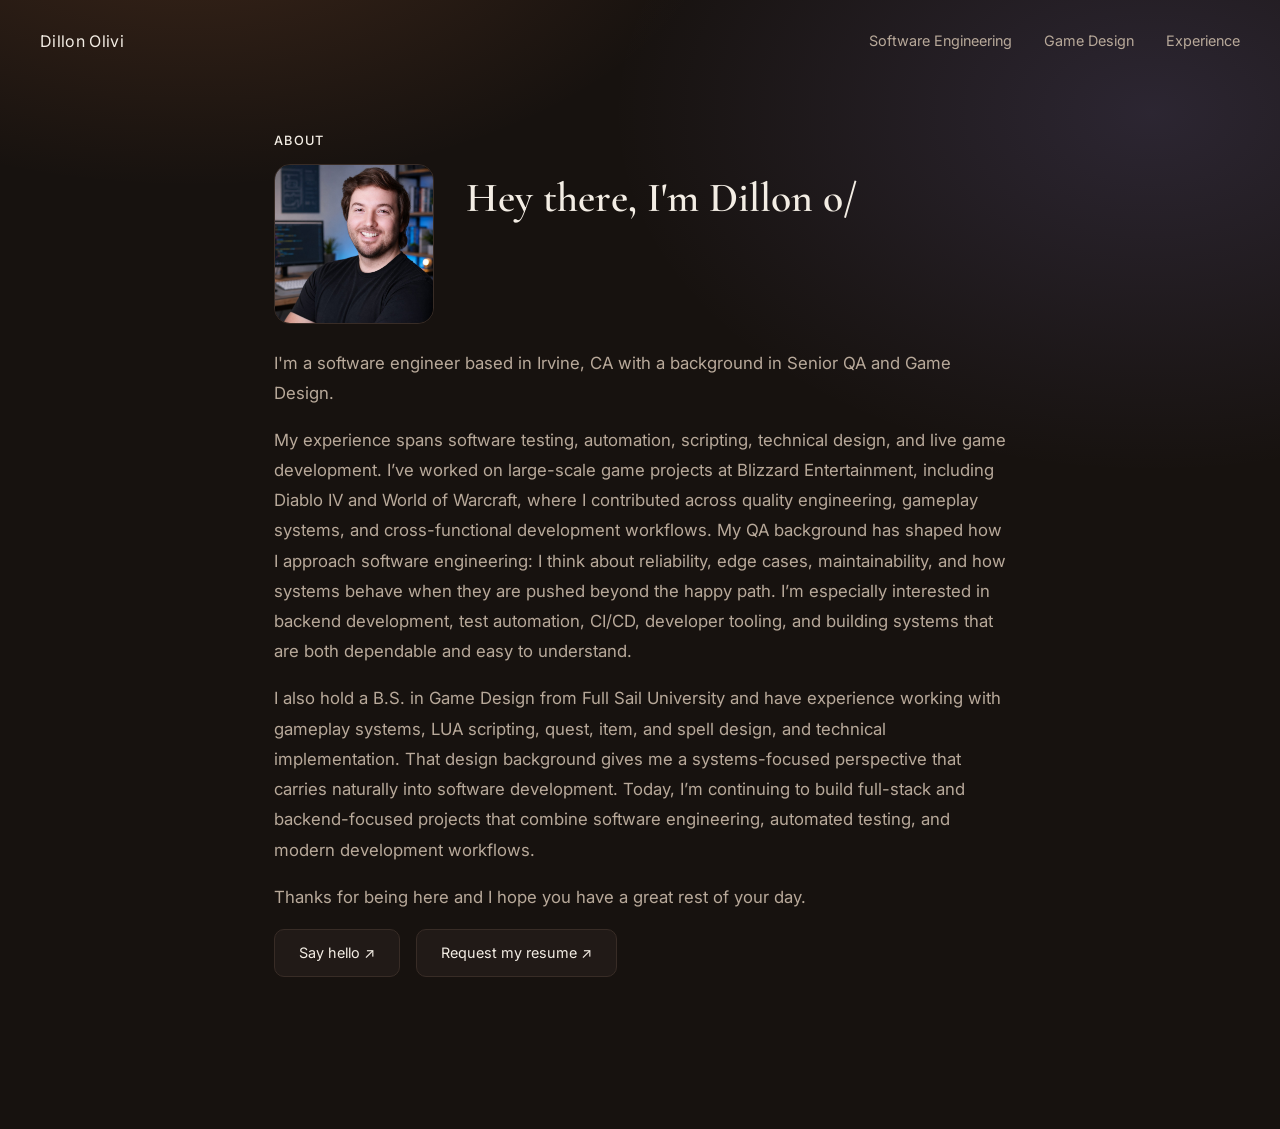
==== about.html @ 13adb8b2 "Update navigation and section headings in about.html" ====
<!DOCTYPE html>
<html lang="en">
<head>
<meta charset="UTF-8">
<meta name="viewport" content="width=device-width, initial-scale=1.0">
<meta name="color-scheme" content="dark">
<title>About — Dillon Olivi</title>
<link rel="preconnect" href="https://fonts.googleapis.com">
<link href="https://fonts.googleapis.com/css2?family=Inter:wght@400;500&family=Cormorant+Garamond:wght@500;600;700&display=swap" rel="stylesheet">
<link rel="stylesheet" href="css/styles.css">
<link rel="stylesheet" href="css/spell-hover.css">
</head>
<body>
<nav class="site-nav">
  <a class="brand" href="index.html">Dillon Olivi</a>
  <div class="links">
    <a href="software-engineering.html">Software Engineering</a>
    <a href="game-design.html">Game Design</a>
    <a href="experience.html">Experience</a>
  </div>
</nav>
<section class="page-content">
  <div class="eyebrow">About</div>
  <div style="display: flex; gap: 2rem; align-items: flex-start; flex-wrap: wrap; margin-bottom: 1.5rem;">
    <div style="width: 160px; height: 160px; border-radius: 16px; border: 1.5px solid var(--border); overflow: hidden; flex-shrink: 0;">
      <img src="assets/dj-photo.jpg" alt="Dillon Olivi" style="width: 100%; height: 100%; object-fit: cover; object-position: 50% 25%;">
    </div>
    <div style="flex: 1; min-width: 240px;">
      <h1 style="margin-top: 0;">Hey there, I'm Dillon o/</h1>
    </div>
  </div>
  <p style="color: var(--text-muted); font-size: 1.05rem; line-height: 1.8;">
    I'm a software engineer based in Irvine, CA with a background in Senior QA and Game Design.
  </p>
  <p style="color: var(--text-muted); font-size: 1.05rem; line-height: 1.8;">
My experience spans software testing, automation, scripting, technical design, and live game development.
I’ve worked on large-scale game projects at Blizzard Entertainment, including Diablo IV and World of Warcraft, where I contributed across quality engineering, gameplay systems, and cross-functional development workflows.
My QA background has shaped how I approach software engineering: I think about reliability, edge cases, maintainability, and how systems behave when they are pushed beyond the happy path.
I’m especially interested in backend development, test automation, CI/CD, developer tooling, and building systems that are both dependable and easy to understand.
  </p>
  <p style="color: var(--text-muted); font-size: 1.05rem; line-height: 1.8;">
I also hold a B.S. in Game Design from Full Sail University and have experience working with gameplay systems, LUA scripting, quest, item, and spell design, and technical implementation.
That design background gives me a systems-focused perspective that carries naturally into software development.
Today, I’m continuing to build full-stack and backend-focused projects that combine software engineering, automated testing, and modern development workflows.
  </p>
  <p style="color: var(--text-muted); font-size: 1.05rem; line-height: 1.8;">
Thanks for being here and I hope you have a great rest of your day.
  </p>
  <div style="display: flex; gap: 1rem; flex-wrap: wrap; margin-top: 1rem;">
    <a class="btn proc-btn" href="mailto:dillonjameso13@gmail.com">Say hello ↗</a>
    <a class="btn proc-btn" href="mailto:dillonjameso13@gmail.com?subject=Resume%20request&body=Hi%20Dillon%2C%0A%0AI'd%20like%20a%20copy%20of%20your%20resume.%20I'm%20specifically%20interested%20in%20your%20software%20engineering%20%2F%20game%20design%20background.%0A%0AThanks%2C">Request my resume ↗</a>
  </div>
</section>
<footer class="site-footer"></footer>
<script src="js/spell-hover.js"></script>
</body>
</html>
---- css/styles.css ----
:root {
  --bg: #17120f;
  --bg-raised: #211a17;
  --text: #f3ede4;
  --text-muted: #b8a99a;
  --accent-swe: #e8834a;
  --accent-swe-soft: #f2a878;
  --accent-design: #9a8de8;
  --accent-design-soft: #bcb2f2;
  --border: #382c26;
}

* { box-sizing: border-box; }

@keyframes ambient-drift {
  0%, 100% { background-position: 15% -10%, 90% 10%; }
  50% { background-position: 25% 5%, 80% 25%; }
}

body {
  margin: 0;
  background-image:
    radial-gradient(ellipse 900px 500px at 15% -10%, rgba(232,131,74,0.18), transparent 60%),
    radial-gradient(ellipse 900px 600px at 90% 10%, rgba(154,141,232,0.16), transparent 60%);
  background-color: var(--bg);
  background-repeat: no-repeat;
  animation: ambient-drift 18s ease-in-out infinite;
  color: var(--text);
  font-family: 'Inter', -apple-system, sans-serif;
  line-height: 1.65;
  min-height: 100vh;
}

@media (prefers-reduced-motion: reduce) {
  body { animation: none; }
}

h1, h2, h3 { font-family: 'Cormorant Garamond', 'Georgia', serif; font-weight: 600; }
nav, .mono { font-family: 'Inter', sans-serif; }

.hero h1 .hero-sub {
  display: block;
  font-family: 'Inter', sans-serif;
  font-size: 1.1rem;
  font-weight: 500;
  letter-spacing: 0.03em;
  color: var(--text-muted);
  -webkit-text-fill-color: var(--text-muted);
  margin-top: 0.75rem;
}

a { color: inherit; text-decoration: none; }

/* Nav */
.site-nav {
  display: flex;
  justify-content: space-between;
  align-items: center;
  padding: 1.75rem 2.5rem;
}

.site-nav .brand {
  font-size: 1rem;
  letter-spacing: 0.02em;
  color: var(--text);
}

.site-nav .links {
  display: flex;
  gap: 2rem;
  font-size: 0.9rem;
}

.site-nav .links a { color: var(--text-muted); transition: color 0.2s; }
.site-nav .links a:hover { color: var(--accent-swe-soft); }

/* Hero */
.hero {
  max-width: 780px;
  margin: 0 auto;
  padding: 5rem 1.5rem 3.5rem;
  text-align: center;
}

.hero h1 {
  font-size: clamp(2.1rem, 5.5vw, 3.4rem);
  font-weight: 500;
  line-height: 1.25;
  margin: 0 0 1rem;
  background: linear-gradient(100deg, var(--accent-swe-soft), var(--text) 40%, var(--accent-design-soft));
  -webkit-background-clip: text;
  background-clip: text;
  color: transparent;
}

.hero p {
  color: var(--text-muted);
  font-size: 1.15rem;
  margin: 0;
}

/* Track cards */
.tracks {
  max-width: 960px;
  margin: 0 auto;
  padding: 0 1.5rem 5rem;
  display: grid;
  grid-template-columns: repeat(auto-fit, minmax(320px, 1fr));
  gap: 1.75rem;
}

.track-card {
  position: relative;
  background: var(--bg-raised);
  border: 1.5px solid var(--border);
  border-radius: 16px;
  padding: 2.25rem;
  overflow: visible;
  transition: transform 0.25s ease, box-shadow 0.25s ease, border-color 0.25s ease;
  cursor: pointer;
  display: block;
}

.track-card:hover {
  transform: translateY(-4px);
}

.track-card.swe { --proc-color: var(--accent-swe); --proc-spark: var(--accent-swe-soft); }
.track-card.design { --proc-color: var(--accent-design); --proc-spark: var(--accent-design-soft); }

.track-card.swe:hover {
  border-color: var(--accent-swe);
  box-shadow: 0 0 0 1px var(--accent-swe), 0 12px 40px -12px rgba(232,131,74,0.45);
}

.track-card.design:hover {
  border-color: var(--accent-design);
  box-shadow: 0 0 0 1px var(--accent-design), 0 12px 40px -12px rgba(154,141,232,0.45);
}

.track-card .eyebrow {
  font-size: 0.8rem;
  letter-spacing: 0.1em;
  text-transform: uppercase;
  margin-bottom: 0.75rem;
  font-weight: 500;
}

.track-card.swe .eyebrow { color: var(--accent-swe-soft); }
.track-card.design .eyebrow { color: var(--accent-design-soft); }

.track-card h2 {
  font-size: 1.6rem;
  font-weight: 500;
  margin: 0 0 0.75rem;
  line-height: 1.35;
}

.track-card p {
  color: var(--text-muted);
  font-size: 0.95rem;
  margin: 0 0 1.5rem;
}

.track-card .tags {
  display: flex;
  gap: 0.5rem;
  flex-wrap: wrap;
}

.track-card .tags span {
  font-size: 0.78rem;
  padding: 0.3rem 0.75rem;
  border-radius: 20px;
  border: 1px solid var(--border);
  color: var(--text-muted);
}

/* Generic page sections (used on inner pages) */
.page-content {
  max-width: 780px;
  margin: 0 auto;
  padding: 3rem 1.5rem 5rem;
}

.page-content h1 {
  font-size: clamp(1.9rem, 4.5vw, 2.6rem);
  margin: 0 0 0.5rem;
}

.page-content .eyebrow {
  font-size: 0.8rem;
  letter-spacing: 0.1em;
  text-transform: uppercase;
  font-weight: 500;
  margin-bottom: 0.75rem;
}

.page-swe .eyebrow, .page-swe .accent { color: var(--accent-swe-soft); }
.page-design .eyebrow, .page-design .accent { color: var(--accent-design-soft); }

.project-card {
  position: relative;
  background: var(--bg-raised);
  border: 1.5px solid var(--border);
  border-radius: 14px;
  padding: 1.75rem;
  margin-bottom: 1.25rem;
  transition: box-shadow 0.25s ease, border-color 0.25s ease, transform 0.2s ease;
}

.project-card:hover { transform: translateY(-2px); }

.page-swe .project-card:hover {
  border-color: var(--accent-swe);
  box-shadow: 0 0 0 1px var(--accent-swe), 0 10px 30px -12px rgba(232,131,74,0.4);
}

.page-design .project-card:hover {
  border-color: var(--accent-design);
  box-shadow: 0 0 0 1px var(--accent-design), 0 10px 30px -12px rgba(154,141,232,0.4);
}

.project-card h3 { font-size: 1.25rem; margin: 0 0 0.5rem; }
.project-card p { color: var(--text-muted); margin: 0 0 0.75rem; font-size: 0.95rem; }

.project-media {
  width: 100%;
  border-radius: 10px;
  border: 1.5px solid var(--border);
  margin-bottom: 1rem;
  display: block;
  overflow: hidden;
}

.project-media video, .project-media img { width: 100%; display: block; }

.project-gallery {
  display: grid;
  grid-template-columns: repeat(auto-fit, minmax(140px, 1fr));
  gap: 8px;
  margin-bottom: 1rem;
}

.project-gallery img {
  width: 100%;
  aspect-ratio: 16/10;
  object-fit: cover;
  border-radius: 8px;
  border: 1.5px solid var(--border);
}

.logo-badge {
  height: 28px;
  width: auto;
  vertical-align: middle;
  border-radius: 4px;
  margin-left: 0.5rem;
}
.skill-tags span {
  font-size: 0.78rem;
  padding: 0.3rem 0.75rem;
  border-radius: 20px;
  border: 1px solid var(--border);
  color: var(--text-muted);
}

.btn {
  display: inline-block;
  padding: 0.7rem 1.5rem;
  border-radius: 10px;
  border: 1.5px solid var(--border);
  background: var(--bg-raised);
  color: var(--text);
  font-size: 0.9rem;
  transition: border-color 0.2s, transform 0.2s;
}
.btn:hover { transform: translateY(-2px); }
.page-swe .btn:hover { border-color: var(--accent-swe); }
.page-design .btn:hover { border-color: var(--accent-design); }

/* Footer */
.site-footer {
  padding: 2rem 2.5rem 2.5rem;
  text-align: center;
}

.site-footer .credit {
  color: var(--text-muted);
  font-size: 0.72rem;
  opacity: 0.65;
}

.site-footer .credit a { border-bottom: 1px dotted var(--text-muted); }
.site-footer .credit a:hover { opacity: 1; color: var(--text); }

/* Focus visibility */
a:focus-visible, .track-card:focus-visible {
  outline: 2px solid var(--text);
  outline-offset: 2px;
}
---- css/spell-hover.css ----
/* ============================================================
   Spell-proc button hover glow
   Paste this into Squarespace: Design > Custom CSS
   ============================================================

   Usage: add the class "proc-btn" to any button or link.
   Squarespace button blocks: select the block, open the
   "Custom CSS class" field (under Design in the block editor)
   and type: proc-btn

   Color: change --proc-color to retheme per section, e.g.
   amber/fire for the Game Design track, blue/arcane for
   Software Engineering. Just override it on a parent wrapper:

     .sqs-block[data-section="design"] { --proc-color: #EF9F27; }
     .sqs-block[data-section="swe"]    { --proc-color: #378ADD; }
*/

.proc-btn {
  --proc-color: #EF9F27;
  --proc-spark: #FAC775;
  position: relative;
  overflow: visible !important;
}

.proc-btn::before {
  content: '';
  position: absolute;
  inset: -3px;
  border-radius: inherit;
  border: 2px solid transparent;
  opacity: 0;
  pointer-events: none;
  transition: opacity 0.25s ease;
}

.proc-btn:hover::before,
.proc-btn:focus-visible::before {
  opacity: 1;
  border-color: var(--proc-color);
  animation: proc-pulse 1.1s ease-in-out infinite;
}

@keyframes proc-pulse {
  0%, 100% { opacity: 0.5; box-shadow: 0 0 4px var(--proc-color); }
  50%      { opacity: 1;   box-shadow: 0 0 10px var(--proc-color); }
}

.proc-btn .proc-spark {
  position: absolute;
  bottom: 0;
  width: 4px;
  height: 4px;
  border-radius: 50%;
  background: var(--proc-spark);
  opacity: 0;
  pointer-events: none;
}

.proc-btn:hover .proc-spark,
.proc-btn:focus-visible .proc-spark {
  animation: proc-spark 0.9s ease-out infinite;
}

@keyframes proc-spark {
  0%   { transform: translateY(0) scale(1); opacity: 1; }
  100% { transform: translateY(-16px) scale(0); opacity: 0; }
}

/* Respect users who've asked for less motion */
@media (prefers-reduced-motion: reduce) {
  .proc-btn::before,
  .proc-btn .proc-spark {
    animation: none !important;
  }
  .proc-btn:hover::before,
  .proc-btn:focus-visible::before {
    opacity: 1;
    box-shadow: 0 0 6px var(--proc-color);
  }
}
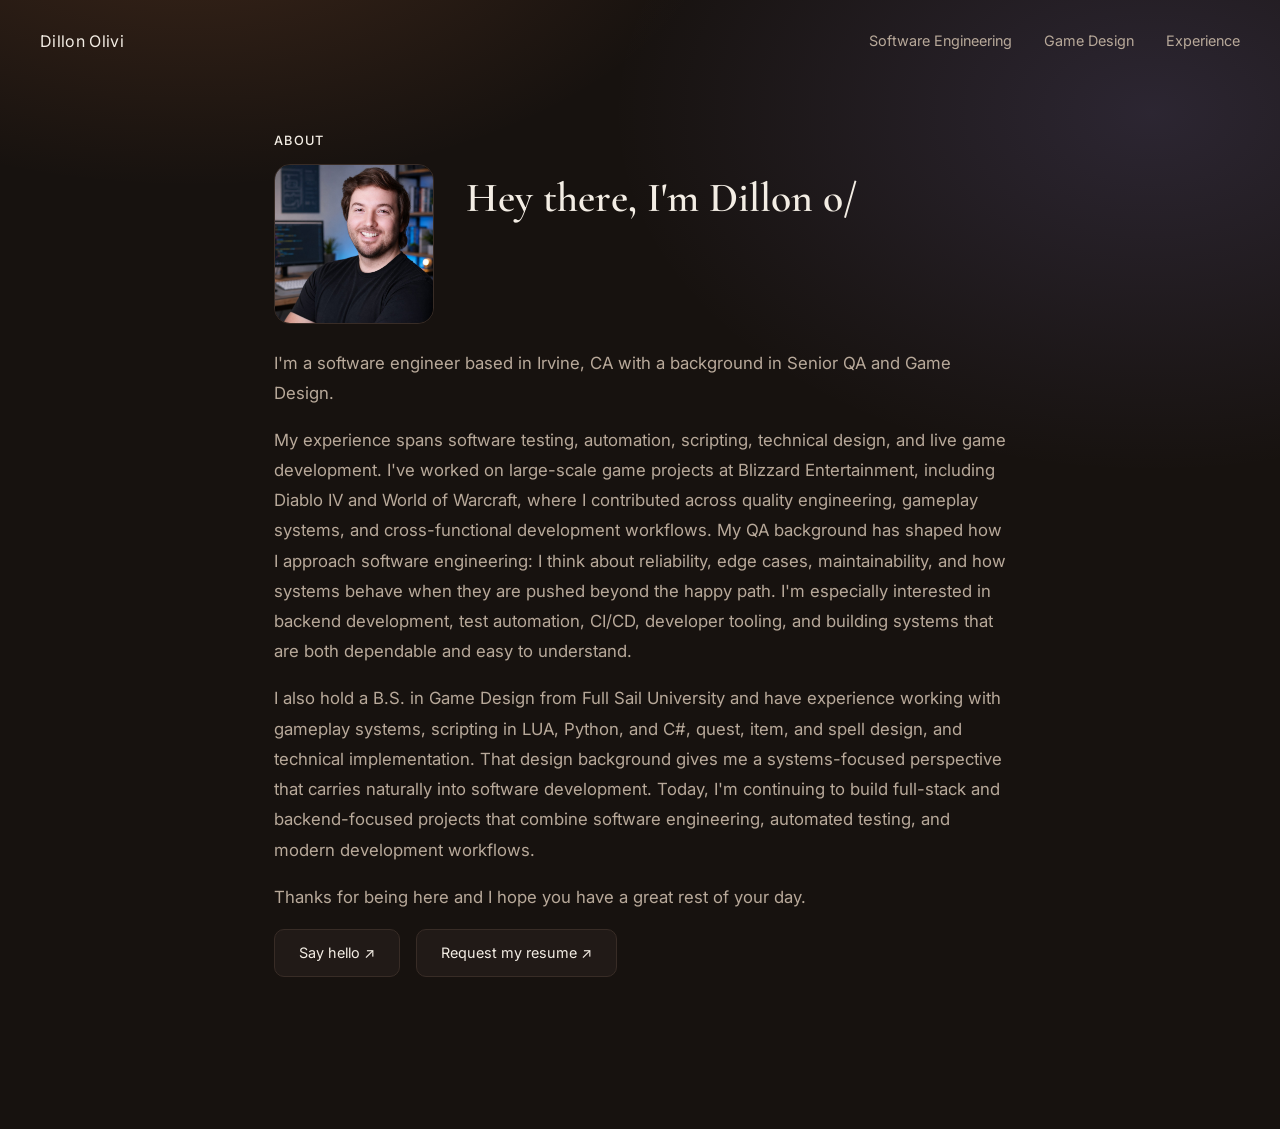
==== commit a57960f0: "Revise about section for clarity and detail Updated the text to correct formatting and added details" ====
--- a/about.html
+++ b/about.html
@@ -32,16 +32,16 @@
   <p style="color: var(--text-muted); font-size: 1.05rem; line-height: 1.8;">
     I'm a software engineer based in Irvine, CA with a background in Senior QA and Game Design.
   </p>
-  <p style="color: var(--text-muted); font-size: 1.05rem; line-height: 1.8;">
+   <p style="color: var(--text-muted); font-size: 1.05rem; line-height: 1.8;">
 My experience spans software testing, automation, scripting, technical design, and live game development.
-I’ve worked on large-scale game projects at Blizzard Entertainment, including Diablo IV and World of Warcraft, where I contributed across quality engineering, gameplay systems, and cross-functional development workflows.
+I've worked on large-scale game projects at Blizzard Entertainment, including Diablo IV and World of Warcraft, where I contributed across quality engineering, gameplay systems, and cross-functional development workflows.
 My QA background has shaped how I approach software engineering: I think about reliability, edge cases, maintainability, and how systems behave when they are pushed beyond the happy path.
-I’m especially interested in backend development, test automation, CI/CD, developer tooling, and building systems that are both dependable and easy to understand.
+I'm especially interested in backend development, test automation, CI/CD, developer tooling, and building systems that are both dependable and easy to understand.
   </p>
   <p style="color: var(--text-muted); font-size: 1.05rem; line-height: 1.8;">
-I also hold a B.S. in Game Design from Full Sail University and have experience working with gameplay systems, LUA scripting, quest, item, and spell design, and technical implementation.
+I also hold a B.S. in Game Design from Full Sail University and have experience working with gameplay systems, scripting in LUA, Python, and C#, quest, item, and spell design, and technical implementation.
 That design background gives me a systems-focused perspective that carries naturally into software development.
-Today, I’m continuing to build full-stack and backend-focused projects that combine software engineering, automated testing, and modern development workflows.
+Today, I'm continuing to build full-stack and backend-focused projects that combine software engineering, automated testing, and modern development workflows.
   </p>
   <p style="color: var(--text-muted); font-size: 1.05rem; line-height: 1.8;">
 Thanks for being here and I hope you have a great rest of your day.
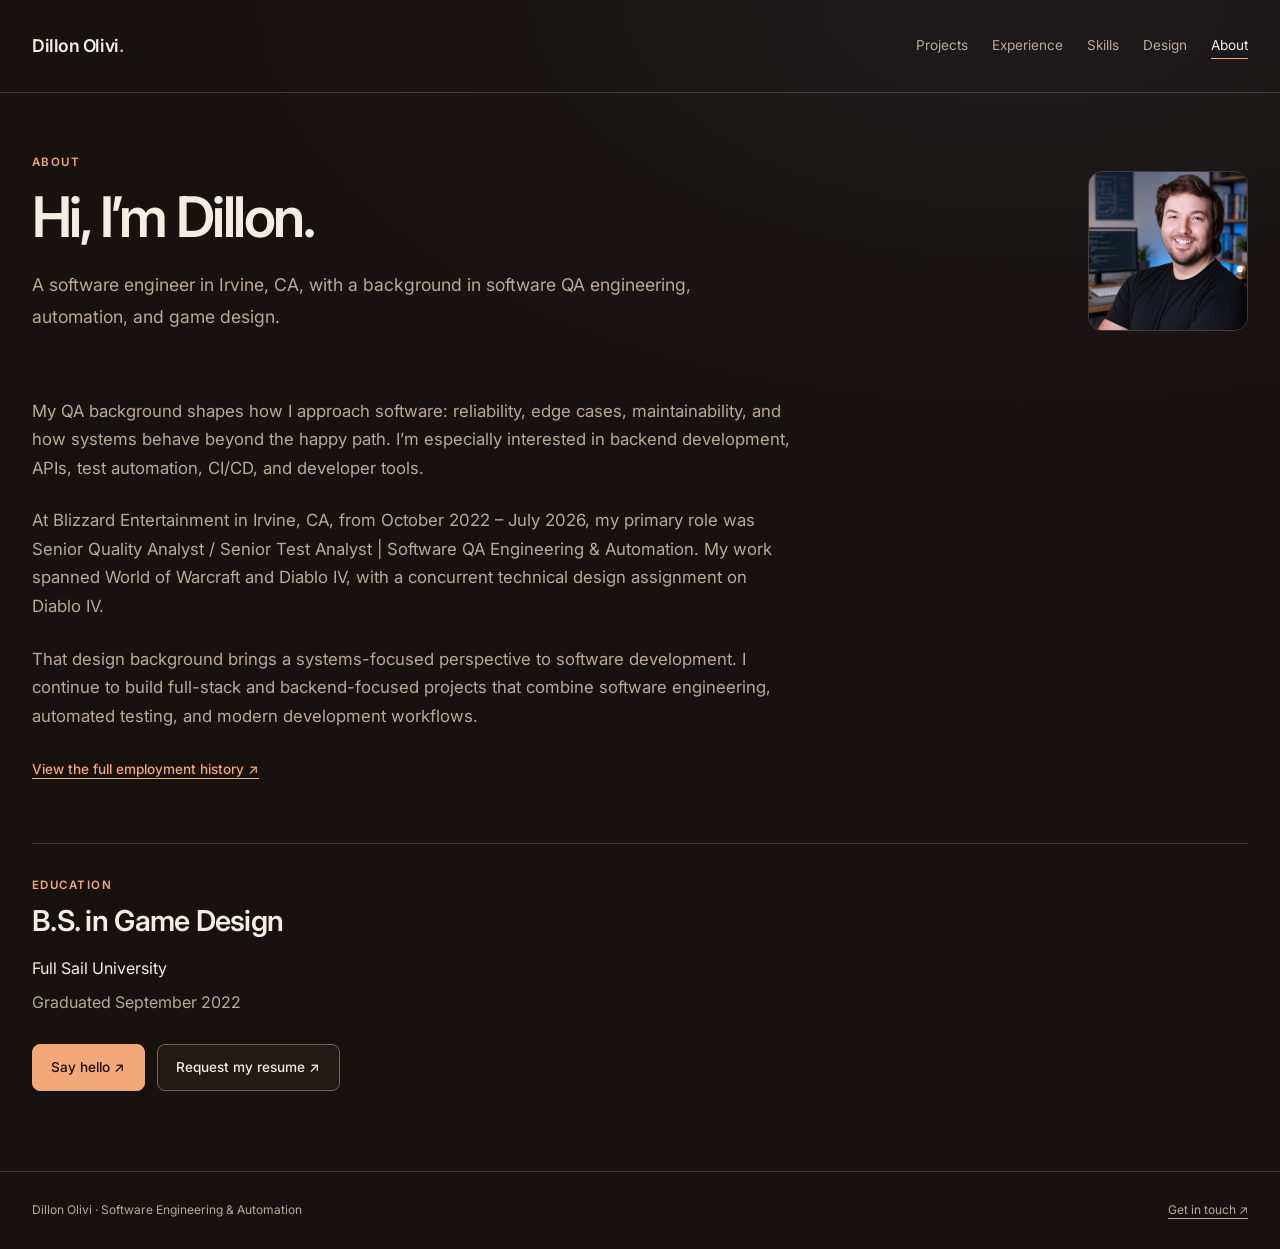
==== commit 21077902: "anti-cheat: fix red-team findings, harden streaming/race/CSRF checks" ====
--- a/about.html
+++ b/about.html
@@ -5,53 +5,35 @@
 <meta name="viewport" content="width=device-width, initial-scale=1.0">
 <meta name="color-scheme" content="dark">
 <title>About — Dillon Olivi</title>
+<meta name="description" content="Dillon Olivi is a software engineer in Irvine, CA, focused on backend development, developer tools, and automation.">
 <link rel="preconnect" href="https://fonts.googleapis.com">
-<link href="https://fonts.googleapis.com/css2?family=Inter:wght@400;500&family=Cormorant+Garamond:wght@500;600;700&display=swap" rel="stylesheet">
+<link rel="preconnect" href="https://fonts.gstatic.com" crossorigin>
+<link href="https://fonts.googleapis.com/css2?family=Inter:wght@400;500;600;700&amp;family=Cormorant+Garamond:wght@500;600;700&amp;display=swap" rel="stylesheet">
 <link rel="stylesheet" href="css/styles.css">
-<link rel="stylesheet" href="css/spell-hover.css">
 </head>
-<body>
-<nav class="site-nav">
-  <a class="brand" href="index.html">Dillon Olivi</a>
-  <div class="links">
-    <a href="software-engineering.html">Software Engineering</a>
-    <a href="game-design.html">Game Design</a>
-    <a href="experience.html">Experience</a>
-  </div>
+<body class="page-swe">
+<a class="skip-link" href="#main">Skip to content</a>
+<nav class="site-nav" aria-label="Main navigation">
+<a class="brand" href="index.html">Dillon Olivi<span class="brand-dot" aria-hidden="true">.</span></a>
+<div class="links">
+<a href="software-engineering.html">Projects</a>
+<a href="experience.html">Experience</a>
+<a href="software-engineering.html#skills">Skills</a>
+<a href="game-design.html">Design</a>
+<a href="about.html" aria-current="page">About</a>
+</div>
 </nav>
-<section class="page-content">
-  <div class="eyebrow">About</div>
-  <div style="display: flex; gap: 2rem; align-items: flex-start; flex-wrap: wrap; margin-bottom: 1.5rem;">
-    <div style="width: 160px; height: 160px; border-radius: 16px; border: 1.5px solid var(--border); overflow: hidden; flex-shrink: 0;">
-      <img src="assets/dj-photo.jpg" alt="Dillon Olivi" style="width: 100%; height: 100%; object-fit: cover; object-position: 50% 25%;">
-    </div>
-    <div style="flex: 1; min-width: 240px;">
-      <h1 style="margin-top: 0;">Hey there, I'm Dillon o/</h1>
-    </div>
-  </div>
-  <p style="color: var(--text-muted); font-size: 1.05rem; line-height: 1.8;">
-    I'm a software engineer based in Irvine, CA with a background in Senior QA and Game Design.
-  </p>
-   <p style="color: var(--text-muted); font-size: 1.05rem; line-height: 1.8;">
-My experience spans software testing, automation, scripting, technical design, and live game development.
-I've worked on large-scale game projects at Blizzard Entertainment, including Diablo IV and World of Warcraft, where I contributed across quality engineering, gameplay systems, and cross-functional development workflows.
-My QA background has shaped how I approach software engineering: I think about reliability, edge cases, maintainability, and how systems behave when they are pushed beyond the happy path.
-I'm especially interested in backend development, test automation, CI/CD, developer tooling, and building systems that are both dependable and easy to understand.
-  </p>
-  <p style="color: var(--text-muted); font-size: 1.05rem; line-height: 1.8;">
-I also hold a B.S. in Game Design from Full Sail University and have experience working with gameplay systems, scripting in LUA, Python, and C#, quest, item, and spell design, and technical implementation.
-That design background gives me a systems-focused perspective that carries naturally into software development.
-Today, I'm continuing to build full-stack and backend-focused projects that combine software engineering, automated testing, and modern development workflows.
-  </p>
-  <p style="color: var(--text-muted); font-size: 1.05rem; line-height: 1.8;">
-Thanks for being here and I hope you have a great rest of your day.
-  </p>
-  <div style="display: flex; gap: 1rem; flex-wrap: wrap; margin-top: 1rem;">
-    <a class="btn proc-btn" href="mailto:dillonjameso13@gmail.com">Say hello ↗</a>
-    <a class="btn proc-btn" href="mailto:dillonjameso13@gmail.com?subject=Resume%20request&body=Hi%20Dillon%2C%0A%0AI'd%20like%20a%20copy%20of%20your%20resume.%20I'm%20specifically%20interested%20in%20your%20software%20engineering%20%2F%20game%20design%20background.%0A%0AThanks%2C">Request my resume ↗</a>
-  </div>
-</section>
-<footer class="site-footer"></footer>
-<script src="js/spell-hover.js"></script>
+<main id="main" class="page-content" tabindex="-1">
+
+<header class="page-header about-header"><div><p class="eyebrow">About</p><h1>Hi, I’m Dillon.</h1><p class="lead">A software engineer in Irvine, CA, with a background in software QA engineering, automation, and game design.</p></div><img class="portrait" src="assets/dj-photo.jpg" alt="Dillon Olivi" width="160" height="160"></header>
+<div class="prose"><p>My QA background shapes how I approach software: reliability, edge cases, maintainability, and how systems behave beyond the happy path. I’m especially interested in backend development, APIs, test automation, CI/CD, and developer tools.</p>
+<p>At Blizzard Entertainment in Irvine, CA, from October 2022 – July 2026, my primary role was Senior Quality Analyst / Senior Test Analyst | Software QA Engineering &amp; Automation. My work spanned World of Warcraft and Diablo IV, with a concurrent technical design assignment on Diablo IV.</p>
+<p>That design background brings a systems-focused perspective to software development. I continue to build full-stack and backend-focused projects that combine software engineering, automated testing, and modern development workflows.</p>
+<a class="text-link" href="experience.html">View the full employment history ↗</a></div>
+<section class="section education"><p class="eyebrow">Education</p><h2>B.S. in Game Design</h2><p>Full Sail University</p><p class="muted">Graduated September 2022</p></section>
+<div class="actions"><a class="btn btn-primary" href="mailto:dillonjameso13@gmail.com">Say hello ↗</a><a class="btn" href="mailto:dillonjameso13@gmail.com?subject=Resume%20request&amp;body=Hi%20Dillon%2C%0A%0AI'd%20like%20a%20copy%20of%20your%20resume.%20I'm%20specifically%20interested%20in%20your%20software%20engineering%20%2F%20game%20design%20background.%0A%0AThanks%2C">Request my resume ↗</a></div>
+
+</main>
+<footer class="site-footer"><p>Dillon Olivi · Software Engineering &amp; Automation</p><a href="mailto:dillonjameso13@gmail.com">Get in touch ↗</a></footer>
 </body>
 </html>
--- a/css/styles.css
+++ b/css/styles.css
@@ -7,295 +7,129 @@
   --accent-swe-soft: #f2a878;
   --accent-design: #9a8de8;
   --accent-design-soft: #bcb2f2;
-  --border: #382c26;
+  --border: #493b33;
+  --radius: 14px;
+}
+* { box-sizing: border-box; }
+body { margin: 0; background: var(--bg); color: var(--text); font-family: 'Inter', -apple-system, BlinkMacSystemFont, 'Segoe UI', sans-serif; line-height: 1.7; }
+body::before { content: ''; position: absolute; inset: 0 0 auto; height: 540px; background: radial-gradient(ellipse at 80% 0%, rgba(154,141,232,.06), transparent 65%); pointer-events: none; z-index: -1; }
+h1, h2, h3, p { margin-top: 0; }
+h1 { font-size: clamp(2.2rem, 5vw, 3.5rem); line-height: 1.13; letter-spacing: -.045em; font-weight: 600; margin-bottom: 1.25rem; max-width: 850px; }
+h2 { font-size: clamp(1.4rem, 2.5vw, 1.8rem); line-height: 1.3; letter-spacing: -.025em; font-weight: 600; margin-bottom: 1rem; }
+h3 { font-size: 1.1rem; line-height: 1.5; font-weight: 600; }
+p { margin-bottom: 1rem; }
+a { color: inherit; text-decoration: none; }
+img, video { max-width: 100%; }
+button { font: inherit; }
+:where(a, button):focus-visible { outline: 2px solid var(--accent-swe-soft); outline-offset: 5px; }
+.page-design :where(a, button):focus-visible { outline-color: var(--accent-design-soft); }
+main:focus { outline: none; }
+.skip-link { position: absolute; top: .5rem; left: 1rem; transform: translateY(-200%); background: var(--text); color: var(--bg); padding: .7rem 1rem; z-index: 10; }
+.skip-link:focus { transform: none; }
+.site-nav, .page-content, .site-footer { width: min(1560px, 100%); margin-inline: auto; padding-inline: 2rem; }
+.site-nav { display: flex; justify-content: space-between; align-items: center; gap: 1.5rem; padding-block: 1.5rem; border-bottom: 1px solid var(--border); }
+.brand { font-size: 1.1rem; font-weight: 600; white-space: nowrap; letter-spacing: -.025em; }
+.brand-dot { color: var(--accent-swe-soft); }
+.links { display: flex; flex-wrap: wrap; gap: .25rem 1.5rem; }
+.links a { display: inline-flex; align-items: center; min-height: 44px; font-size: .85rem; color: var(--text-muted); }
+.links a:hover, .links a[aria-current] { color: var(--text); }
+.links a[aria-current] { text-decoration: underline; text-decoration-color: var(--accent-swe-soft); text-underline-offset: 8px; }
+.page-content { padding-block: 3.75rem 5rem; }
+.page-header { margin-bottom: 3rem; }
+.eyebrow { font-size: .72rem; text-transform: uppercase; letter-spacing: .13em; font-weight: 600; color: var(--accent-swe-soft); margin-bottom: .85rem; }
+.page-design .eyebrow, .page-design .accent { color: var(--accent-design-soft); }
+.lead { max-width: 710px; color: var(--text-muted); font-size: 1.1rem; line-height: 1.8; }
+.hero { padding-block: .75rem 1rem; }
+.hero h1 { font-size: clamp(2.5rem, 5.5vw, 4.4rem); }
+.hero h1 span { color: var(--accent-swe-soft); }
+.hero-note { font-size: .8rem; color: var(--text-muted); margin-top: 1.75rem; }
+.actions { display: flex; flex-wrap: wrap; gap: .75rem; margin-top: 1.75rem; }
+.btn { display: inline-flex; align-items: center; justify-content: center; gap: .5rem; min-height: 46px; padding: .7rem 1.15rem; border: 1px solid #796457; border-radius: 8px; color: var(--text); background: var(--bg-raised); font-size: .85rem; font-weight: 500; transition: background-color .15s, border-color .15s; }
+.btn:hover { border-color: var(--accent-swe-soft); background: #30251f; }
+.btn-primary { background: var(--accent-swe-soft); border-color: var(--accent-swe-soft); color: var(--bg); }
+.btn-primary:hover { background: #f6bb96; }
+.page-design .btn:hover { border-color: var(--accent-design-soft); }
+.text-link { display: inline-block; color: var(--accent-swe-soft); font-size: .85rem; font-weight: 500; text-decoration: underline; text-underline-offset: 4px; text-decoration-thickness: 1px; }
+.text-link:hover { color: var(--text); }
+.page-design .text-link { color: var(--accent-design-soft); }
+.section { margin-top: 3.75rem; }
+.section-heading { display: flex; justify-content: space-between; align-items: baseline; gap: 1rem; margin-bottom: 1.5rem; }
+.section-heading h2, .section-heading p { margin-bottom: .35rem; }
+.muted { color: var(--text-muted); }
+.section-heading .muted { font-size: .8rem; }
+.project-grid { display: grid; grid-template-columns: repeat(2, minmax(0, 1fr)); gap: 1.5rem; }
+.project-card { min-width: 0; background: var(--bg-raised); border: 1px solid var(--border); border-radius: var(--radius); padding: 1.75rem; margin-bottom: 1.5rem; }
+.project-card h2, .project-card h3 { font-size: 1.3rem; margin-bottom: .75rem; }
+.project-card p { color: var(--text-muted); font-size: .95rem; }
+.project-card .eyebrow { font-size: .7rem; color: var(--accent-swe-soft); }
+.engineering-card { padding: 0; margin: 0; overflow: hidden; display: flex; flex-direction: column; transition: border-color .15s; }
+.engineering-card:hover { border-color: #796457; }
+.engineering-card .project-media { border: 0; border-bottom: 1px solid var(--border); border-radius: 0; margin: 0; }
+.engineering-card .project-media img { aspect-ratio: 16/9; object-fit: cover; object-position: top; }
+.project-body { padding: 1.5rem; display: flex; flex-direction: column; align-items: flex-start; flex: 1; }
+.project-body > p:not(.eyebrow) { flex: 1; }
+.project-body .text-link { margin-top: 1.5rem; }
+.project-media { display: block; width: 100%; overflow: hidden; border: 1px solid var(--border); border-radius: 10px; margin-bottom: 1.25rem; }
+.project-media video, .project-media img { display: block; width: 100%; height: auto; }
+.project-media video { aspect-ratio: 16/9; object-fit: contain; background: #100d0b; }
+.skill-tags { display: flex; flex-wrap: wrap; gap: .5rem; }
+.skill-tags span { font-size: .75rem; padding: .25rem .65rem; border-radius: 6px; border: 1px solid var(--border); color: var(--text-muted); }
+.skills-grid { display: grid; grid-template-columns: 1fr 1fr 1.25fr; gap: 2rem; padding-block: 1.5rem; border-top: 1px solid var(--border); }
+.skills-grid h3 { font-size: .95rem; }
+.background-strip { display: grid; grid-template-columns: 1fr 1fr; gap: 2.5rem; padding-block: 2rem; border-block: 1px solid var(--border); }
+.background-strip p { color: var(--text-muted); }
+.background-strip .eyebrow { color: var(--accent-swe-soft); }
+.design-feature { display: grid; grid-template-columns: 1.2fr 1fr; gap: 3rem; align-items: center; }
+.design-feature p { color: var(--text-muted); }
+.design-feature .eyebrow, .design-feature .text-link { color: var(--accent-design-soft); }
+.design-feature .project-media { margin: 0; }
+.experience-entry { border: 1px solid var(--border); border-radius: var(--radius); background: var(--bg-raised); padding: clamp(1.25rem, 4vw, 2.5rem); }
+.experience-header { padding-bottom: 1.5rem; }
+.experience-header h2 { font-size: 1.8rem; }
+.role-title { max-width: 740px; font-size: 1.05rem; margin-bottom: 0; }
+.experience-area { border-top: 1px solid var(--border); padding-top: 1.75rem; margin-top: 1rem; }
+.experience-area h3 { max-width: 750px; margin-bottom: 1rem; }
+.experience-area ul { color: var(--text-muted); padding-left: 1.25rem; max-width: 860px; font-size: .95rem; }
+.experience-area li { padding-left: .3rem; margin-bottom: .8rem; }
+.experience-area li::marker { color: var(--accent-swe-soft); }
+.assignment-dates { color: var(--accent-swe-soft); font-size: .85rem; }
+.education { border-top: 1px solid var(--border); padding-top: 2rem; }
+.education p { margin-bottom: .4rem; }
+.about-header { display: grid; grid-template-columns: 1fr 160px; gap: 3rem; align-items: center; }
+.portrait { border-radius: var(--radius); object-fit: cover; object-position: 50% 25%; border: 1px solid var(--border); }
+.prose { max-width: 760px; color: var(--text-muted); font-size: 1.05rem; }
+.prose p { margin-bottom: 1.5rem; }
+
+.page-design h1 { font-family: 'Cormorant Garamond', Georgia, serif; letter-spacing: -.02em; }
+.page-design .project-card .accent { color: var(--accent-design-soft); }
+.project-gallery, .media-pair { display: grid; grid-template-columns: repeat(auto-fit, minmax(min(180px, 100%), 1fr)); gap: .5rem; margin-bottom: 1.25rem; }
+.project-gallery img { width: 100%; aspect-ratio: 16/10; object-fit: cover; border-radius: 8px; }
+.quest-case-study .case-study-disclaimer { margin-bottom: 0; }
+.card-action { margin-top: 1.5rem; }
+small { font-size: .8rem; }
+.site-footer { display: flex; justify-content: space-between; gap: 1rem; padding-block: 1.75rem; border-top: 1px solid var(--border); color: var(--text-muted); font-size: .75rem; }
+.site-footer p { margin: 0; }
+.site-footer a { text-decoration: underline; text-underline-offset: 4px; }
+@media (max-width: 760px) {
+  .site-nav { align-items: flex-start; flex-direction: column; gap: .4rem; }
+  .links { width: 100%; justify-content: space-between; gap: .25rem .75rem; }
+  .page-content { padding-block: 2.5rem 3.5rem; }
+  .project-grid, .skills-grid, .background-strip, .design-feature { grid-template-columns: 1fr; }
+  .section { margin-top: 2.75rem; }
+  .background-strip, .design-feature { gap: 1.25rem; }
+  .section-heading { flex-wrap: wrap; }
+  .about-header { grid-template-columns: 1fr; gap: 1rem; }
+  .portrait { width: 120px; height: 120px; }
+}
+@media (max-width: 420px) {
+  .site-nav, .page-content, .site-footer { padding-inline: 1.25rem; }
+  .links a { font-size: .78rem; }
+  .project-card { padding: 1.25rem; }
+  .engineering-card { padding: 0; }
+  .project-body { padding: 1.25rem; }
+  .site-footer { flex-direction: column; }
+}
+@media (prefers-reduced-motion: reduce) {
+  *, *::before, *::after { animation: none !important; transition: none !important; scroll-behavior: auto !important; }
 }
 
-* { box-sizing: border-box; }
-
-@keyframes ambient-drift {
-  0%, 100% { background-position: 15% -10%, 90% 10%; }
-  50% { background-position: 25% 5%, 80% 25%; }
-}
-
-body {
-  margin: 0;
-  background-image:
-    radial-gradient(ellipse 900px 500px at 15% -10%, rgba(232,131,74,0.18), transparent 60%),
-    radial-gradient(ellipse 900px 600px at 90% 10%, rgba(154,141,232,0.16), transparent 60%);
-  background-color: var(--bg);
-  background-repeat: no-repeat;
-  animation: ambient-drift 18s ease-in-out infinite;
-  color: var(--text);
-  font-family: 'Inter', -apple-system, sans-serif;
-  line-height: 1.65;
-  min-height: 100vh;
-}
-
-@media (prefers-reduced-motion: reduce) {
-  body { animation: none; }
-}
-
-h1, h2, h3 { font-family: 'Cormorant Garamond', 'Georgia', serif; font-weight: 600; }
-nav, .mono { font-family: 'Inter', sans-serif; }
-
-.hero h1 .hero-sub {
-  display: block;
-  font-family: 'Inter', sans-serif;
-  font-size: 1.1rem;
-  font-weight: 500;
-  letter-spacing: 0.03em;
-  color: var(--text-muted);
-  -webkit-text-fill-color: var(--text-muted);
-  margin-top: 0.75rem;
-}
-
-a { color: inherit; text-decoration: none; }
-
-/* Nav */
-.site-nav {
-  display: flex;
-  justify-content: space-between;
-  align-items: center;
-  padding: 1.75rem 2.5rem;
-}
-
-.site-nav .brand {
-  font-size: 1rem;
-  letter-spacing: 0.02em;
-  color: var(--text);
-}
-
-.site-nav .links {
-  display: flex;
-  gap: 2rem;
-  font-size: 0.9rem;
-}
-
-.site-nav .links a { color: var(--text-muted); transition: color 0.2s; }
-.site-nav .links a:hover { color: var(--accent-swe-soft); }
-
-/* Hero */
-.hero {
-  max-width: 780px;
-  margin: 0 auto;
-  padding: 5rem 1.5rem 3.5rem;
-  text-align: center;
-}
-
-.hero h1 {
-  font-size: clamp(2.1rem, 5.5vw, 3.4rem);
-  font-weight: 500;
-  line-height: 1.25;
-  margin: 0 0 1rem;
-  background: linear-gradient(100deg, var(--accent-swe-soft), var(--text) 40%, var(--accent-design-soft));
-  -webkit-background-clip: text;
-  background-clip: text;
-  color: transparent;
-}
-
-.hero p {
-  color: var(--text-muted);
-  font-size: 1.15rem;
-  margin: 0;
-}
-
-/* Track cards */
-.tracks {
-  max-width: 960px;
-  margin: 0 auto;
-  padding: 0 1.5rem 5rem;
-  display: grid;
-  grid-template-columns: repeat(auto-fit, minmax(320px, 1fr));
-  gap: 1.75rem;
-}
-
-.track-card {
-  position: relative;
-  background: var(--bg-raised);
-  border: 1.5px solid var(--border);
-  border-radius: 16px;
-  padding: 2.25rem;
-  overflow: visible;
-  transition: transform 0.25s ease, box-shadow 0.25s ease, border-color 0.25s ease;
-  cursor: pointer;
-  display: block;
-}
-
-.track-card:hover {
-  transform: translateY(-4px);
-}
-
-.track-card.swe { --proc-color: var(--accent-swe); --proc-spark: var(--accent-swe-soft); }
-.track-card.design { --proc-color: var(--accent-design); --proc-spark: var(--accent-design-soft); }
-
-.track-card.swe:hover {
-  border-color: var(--accent-swe);
-  box-shadow: 0 0 0 1px var(--accent-swe), 0 12px 40px -12px rgba(232,131,74,0.45);
-}
-
-.track-card.design:hover {
-  border-color: var(--accent-design);
-  box-shadow: 0 0 0 1px var(--accent-design), 0 12px 40px -12px rgba(154,141,232,0.45);
-}
-
-.track-card .eyebrow {
-  font-size: 0.8rem;
-  letter-spacing: 0.1em;
-  text-transform: uppercase;
-  margin-bottom: 0.75rem;
-  font-weight: 500;
-}
-
-.track-card.swe .eyebrow { color: var(--accent-swe-soft); }
-.track-card.design .eyebrow { color: var(--accent-design-soft); }
-
-.track-card h2 {
-  font-size: 1.6rem;
-  font-weight: 500;
-  margin: 0 0 0.75rem;
-  line-height: 1.35;
-}
-
-.track-card p {
-  color: var(--text-muted);
-  font-size: 0.95rem;
-  margin: 0 0 1.5rem;
-}
-
-.track-card .tags {
-  display: flex;
-  gap: 0.5rem;
-  flex-wrap: wrap;
-}
-
-.track-card .tags span {
-  font-size: 0.78rem;
-  padding: 0.3rem 0.75rem;
-  border-radius: 20px;
-  border: 1px solid var(--border);
-  color: var(--text-muted);
-}
-
-/* Generic page sections (used on inner pages) */
-.page-content {
-  max-width: 780px;
-  margin: 0 auto;
-  padding: 3rem 1.5rem 5rem;
-}
-
-.page-content h1 {
-  font-size: clamp(1.9rem, 4.5vw, 2.6rem);
-  margin: 0 0 0.5rem;
-}
-
-.page-content .eyebrow {
-  font-size: 0.8rem;
-  letter-spacing: 0.1em;
-  text-transform: uppercase;
-  font-weight: 500;
-  margin-bottom: 0.75rem;
-}
-
-.page-swe .eyebrow, .page-swe .accent { color: var(--accent-swe-soft); }
-.page-design .eyebrow, .page-design .accent { color: var(--accent-design-soft); }
-
-.project-card {
-  position: relative;
-  background: var(--bg-raised);
-  border: 1.5px solid var(--border);
-  border-radius: 14px;
-  padding: 1.75rem;
-  margin-bottom: 1.25rem;
-  transition: box-shadow 0.25s ease, border-color 0.25s ease, transform 0.2s ease;
-}
-
-.project-card:hover { transform: translateY(-2px); }
-
-.page-swe .project-card:hover {
-  border-color: var(--accent-swe);
-  box-shadow: 0 0 0 1px var(--accent-swe), 0 10px 30px -12px rgba(232,131,74,0.4);
-}
-
-.page-design .project-card:hover {
-  border-color: var(--accent-design);
-  box-shadow: 0 0 0 1px var(--accent-design), 0 10px 30px -12px rgba(154,141,232,0.4);
-}
-
-.project-card h3 { font-size: 1.25rem; margin: 0 0 0.5rem; }
-.project-card p { color: var(--text-muted); margin: 0 0 0.75rem; font-size: 0.95rem; }
-
-.project-media {
-  width: 100%;
-  border-radius: 10px;
-  border: 1.5px solid var(--border);
-  margin-bottom: 1rem;
-  display: block;
-  overflow: hidden;
-}
-
-.project-media video, .project-media img { width: 100%; display: block; }
-
-.project-gallery {
-  display: grid;
-  grid-template-columns: repeat(auto-fit, minmax(140px, 1fr));
-  gap: 8px;
-  margin-bottom: 1rem;
-}
-
-.project-gallery img {
-  width: 100%;
-  aspect-ratio: 16/10;
-  object-fit: cover;
-  border-radius: 8px;
-  border: 1.5px solid var(--border);
-}
-
-.logo-badge {
-  height: 28px;
-  width: auto;
-  vertical-align: middle;
-  border-radius: 4px;
-  margin-left: 0.5rem;
-}
-.skill-tags span {
-  font-size: 0.78rem;
-  padding: 0.3rem 0.75rem;
-  border-radius: 20px;
-  border: 1px solid var(--border);
-  color: var(--text-muted);
-}
-
-.btn {
-  display: inline-block;
-  padding: 0.7rem 1.5rem;
-  border-radius: 10px;
-  border: 1.5px solid var(--border);
-  background: var(--bg-raised);
-  color: var(--text);
-  font-size: 0.9rem;
-  transition: border-color 0.2s, transform 0.2s;
-}
-.btn:hover { transform: translateY(-2px); }
-.page-swe .btn:hover { border-color: var(--accent-swe); }
-.page-design .btn:hover { border-color: var(--accent-design); }
-
-/* Footer */
-.site-footer {
-  padding: 2rem 2.5rem 2.5rem;
-  text-align: center;
-}
-
-.site-footer .credit {
-  color: var(--text-muted);
-  font-size: 0.72rem;
-  opacity: 0.65;
-}
-
-.site-footer .credit a { border-bottom: 1px dotted var(--text-muted); }
-.site-footer .credit a:hover { opacity: 1; color: var(--text); }
-
-/* Focus visibility */
-a:focus-visible, .track-card:focus-visible {
-  outline: 2px solid var(--text);
-  outline-offset: 2px;
-}
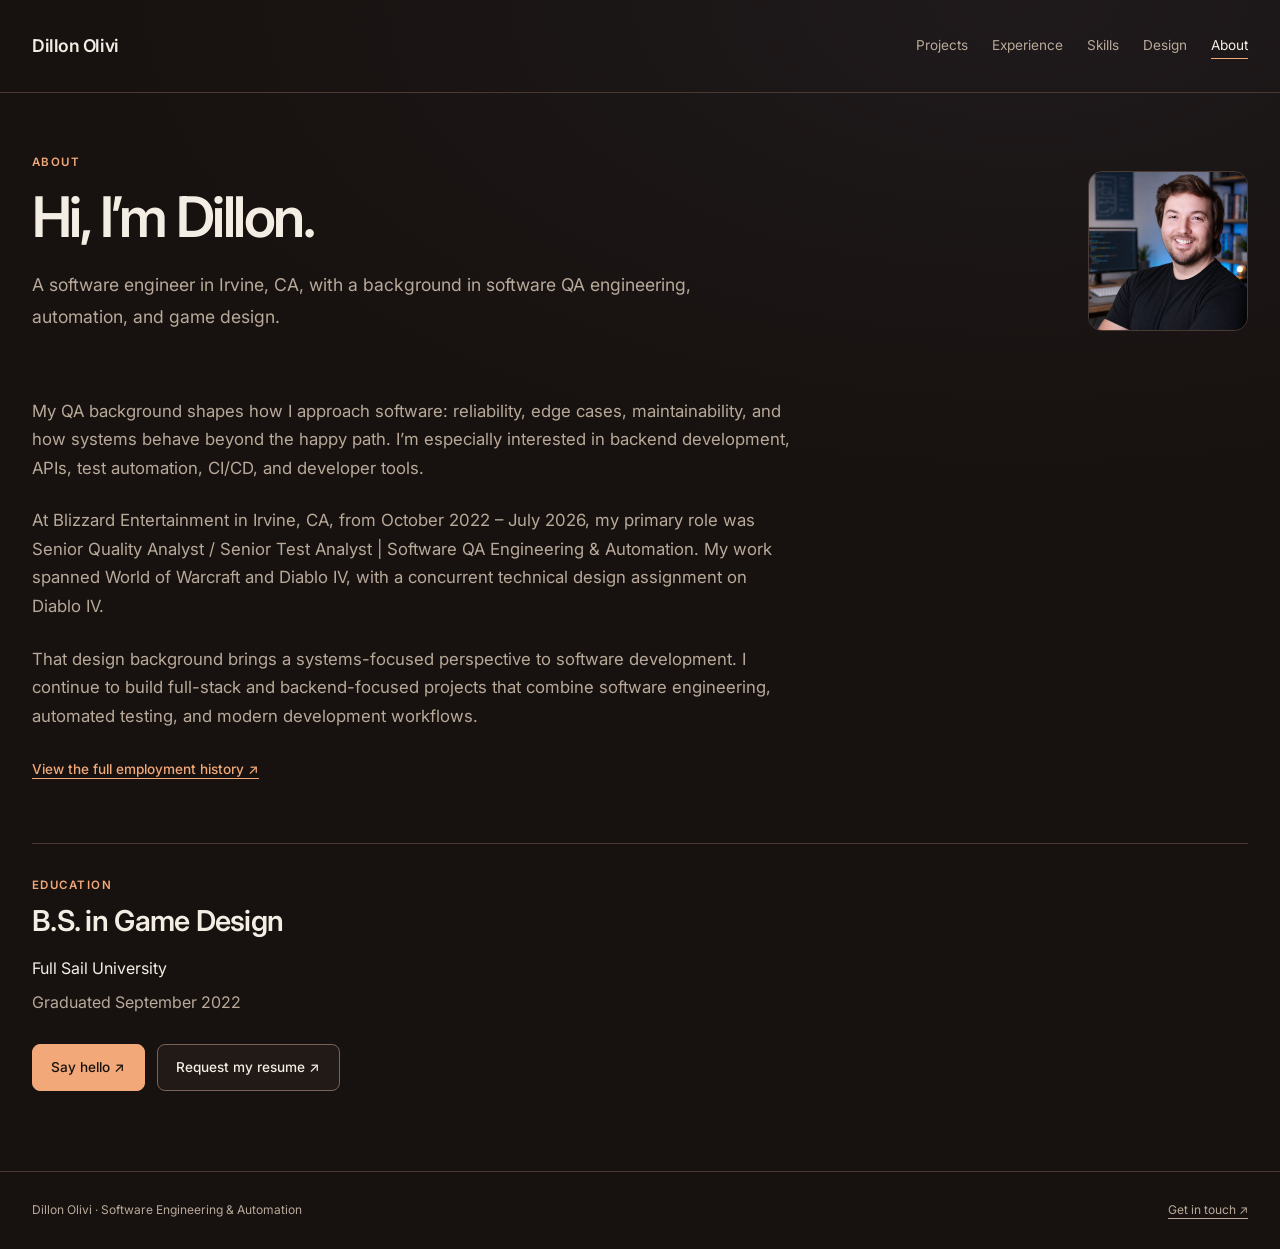
==== commit ed812d64: "Refine experience gallery, skills navigation, and video playback" ====
--- a/about.html
+++ b/about.html
@@ -10,11 +10,12 @@
 <link rel="preconnect" href="https://fonts.gstatic.com" crossorigin>
 <link href="https://fonts.googleapis.com/css2?family=Inter:wght@400;500;600;700&amp;family=Cormorant+Garamond:wght@500;600;700&amp;display=swap" rel="stylesheet">
 <link rel="stylesheet" href="css/styles.css">
+<script src="js/navigation.js" defer></script>
 </head>
 <body class="page-swe">
 <a class="skip-link" href="#main">Skip to content</a>
 <nav class="site-nav" aria-label="Main navigation">
-<a class="brand" href="index.html">Dillon Olivi<span class="brand-dot" aria-hidden="true">.</span></a>
+<a class="brand" href="index.html">Dillon Olivi</a>
 <div class="links">
 <a href="software-engineering.html">Projects</a>
 <a href="experience.html">Experience</a>
--- a/css/styles.css
+++ b/css/styles.css
@@ -132,4 +132,18 @@
 @media (prefers-reduced-motion: reduce) {
   *, *::before, *::after { animation: none !important; transition: none !important; scroll-behavior: auto !important; }
 }
-
+html { scroll-behavior: smooth; }
+#skills, #technical-design { scroll-margin-top: 2rem; }
+.credits-grid { display: grid; grid-template-columns: repeat(auto-fit, minmax(min(280px, 100%), 1fr)); gap: 1.5rem; }
+.team-section { margin-top: 2rem; padding-top: 2rem; border-top: 1px solid var(--border); }
+.credit-card { padding: 0; overflow: hidden; margin: 0; }
+.credit-card > img { display: block; width: 100%; height: auto; aspect-ratio: 16/9; object-fit: cover; }
+.credit-card h4 { font-size: 1.1rem; margin: 0 0 .5rem; }
+.credit-card p { margin: 0; }
+.assignment-feature { display: grid; grid-template-columns: 1fr 1.25fr; gap: 2rem; align-items: start; }
+.assignment-feature > img { width: 100%; height: auto; border-radius: 10px; }
+.assignment-feature h4 { margin: 1.25rem 0 .4rem; font-size: .95rem; }
+.assignment-feature p { color: var(--text-muted); }
+.skills-grid { grid-template-columns: repeat(3, minmax(0, 1fr)); }
+@media (max-width: 760px) { .assignment-feature, .skills-grid { grid-template-columns: 1fr; } }
+@media (prefers-reduced-motion: reduce) { html { scroll-behavior: auto; } }
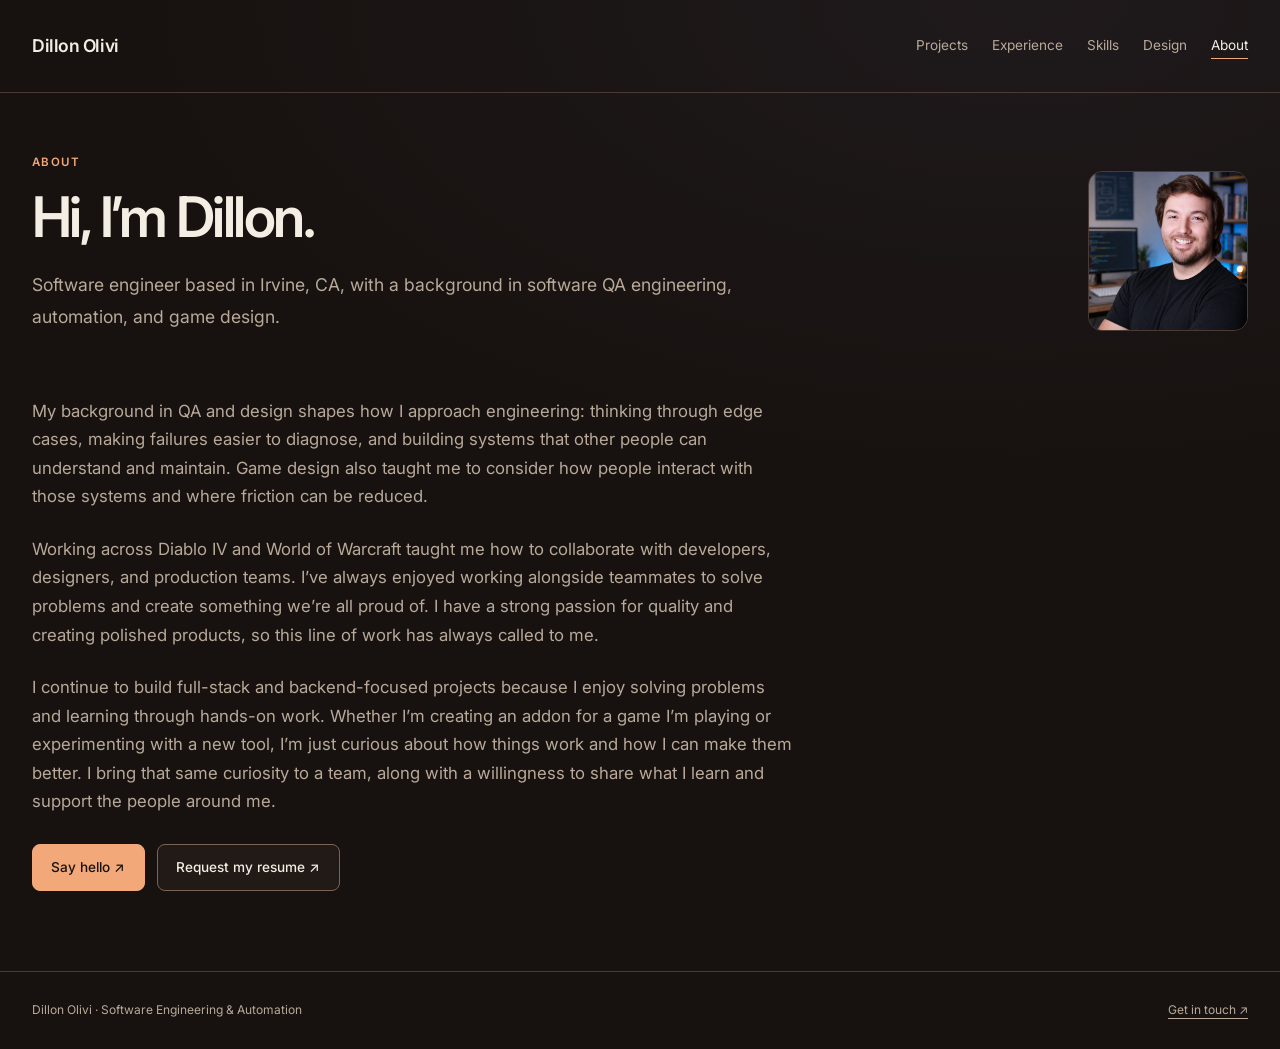
==== commit 2eecf544: "Revise About section for clarity and engagement Updated content to enhance clarity and engagement, r" ====
--- a/about.html
+++ b/about.html
@@ -26,14 +26,59 @@
 </nav>
 <main id="main" class="page-content" tabindex="-1">
 
-<header class="page-header about-header"><div><p class="eyebrow">About</p><h1>Hi, I’m Dillon.</h1><p class="lead">A software engineer in Irvine, CA, with a background in software QA engineering, automation, and game design.</p></div><img class="portrait" src="assets/dj-photo.jpg" alt="Dillon Olivi" width="160" height="160"></header>
-<div class="prose"><p>My QA background shapes how I approach software: reliability, edge cases, maintainability, and how systems behave beyond the happy path. I’m especially interested in backend development, APIs, test automation, CI/CD, and developer tools.</p>
-<p>At Blizzard Entertainment in Irvine, CA, from October 2022 – July 2026, my primary role was Senior Quality Analyst / Senior Test Analyst | Software QA Engineering &amp; Automation. My work spanned World of Warcraft and Diablo IV, with a concurrent technical design assignment on Diablo IV.</p>
-<p>That design background brings a systems-focused perspective to software development. I continue to build full-stack and backend-focused projects that combine software engineering, automated testing, and modern development workflows.</p>
-<a class="text-link" href="experience.html">View the full employment history ↗</a></div>
-<section class="section education"><p class="eyebrow">Education</p><h2>B.S. in Game Design</h2><p>Full Sail University</p><p class="muted">Graduated September 2022</p></section>
-<div class="actions"><a class="btn btn-primary" href="mailto:dillonjameso13@gmail.com">Say hello ↗</a><a class="btn" href="mailto:dillonjameso13@gmail.com?subject=Resume%20request&amp;body=Hi%20Dillon%2C%0A%0AI'd%20like%20a%20copy%20of%20your%20resume.%20I'm%20specifically%20interested%20in%20your%20software%20engineering%20%2F%20game%20design%20background.%0A%0AThanks%2C">Request my resume ↗</a></div>
+<header class="page-header about-header">
+  <div>
+    <p class="eyebrow">About</p>
+    <h1>Hi, I’m Dillon.</h1>
+    <p class="lead">
+      Software engineer based in Irvine, CA, with a background in
+      software QA engineering, automation, and game design.
+    </p>
+  </div>
+  <img class="portrait" src="assets/dj-photo.jpg"
+       alt="Dillon Olivi" width="160" height="160">
+</header>
 
+<div class="prose">
+  <p>
+    My background in QA and design shapes how I approach engineering:
+    thinking through edge cases, making failures easier to diagnose,
+    and building systems that other people can understand and maintain.
+    Game design also taught me to consider how people interact with
+    those systems and where friction can be reduced.
+  </p>
+
+  <p>
+    Working across Diablo IV and World of Warcraft taught me how to
+    collaborate with developers, designers, and production teams.
+    I’ve always enjoyed working alongside teammates to solve problems
+    and create something we’re all proud of. I have a strong passion for
+    quality and creating polished products, so this line of work has always
+    called to me.
+  </p>
+
+  <p>
+    I continue to build full-stack and backend-focused projects because
+    I enjoy solving problems and learning through hands-on work.
+    Whether I’m creating an addon for a game I’m playing or experimenting
+    with a new tool, I’m just curious about how things work and how I can
+    make them better. I bring that same curiosity to a team, along
+    with a willingness to share what I learn and support the people
+    around me.
+  </p>
+</div>
+
+<div class="actions">
+  <a class="btn btn-primary"
+     href="mailto:dillonjameso13@gmail.com">
+    Say hello ↗
+  </a>
+  <a class="btn"
+     href="mailto:dillonjameso13@gmail.com?subject=Resume%20request">
+    Request my resume ↗
+  </a>
+</div>
+  
 </main>
 <footer class="site-footer"><p>Dillon Olivi · Software Engineering &amp; Automation</p><a href="mailto:dillonjameso13@gmail.com">Get in touch ↗</a></footer>
 </body>
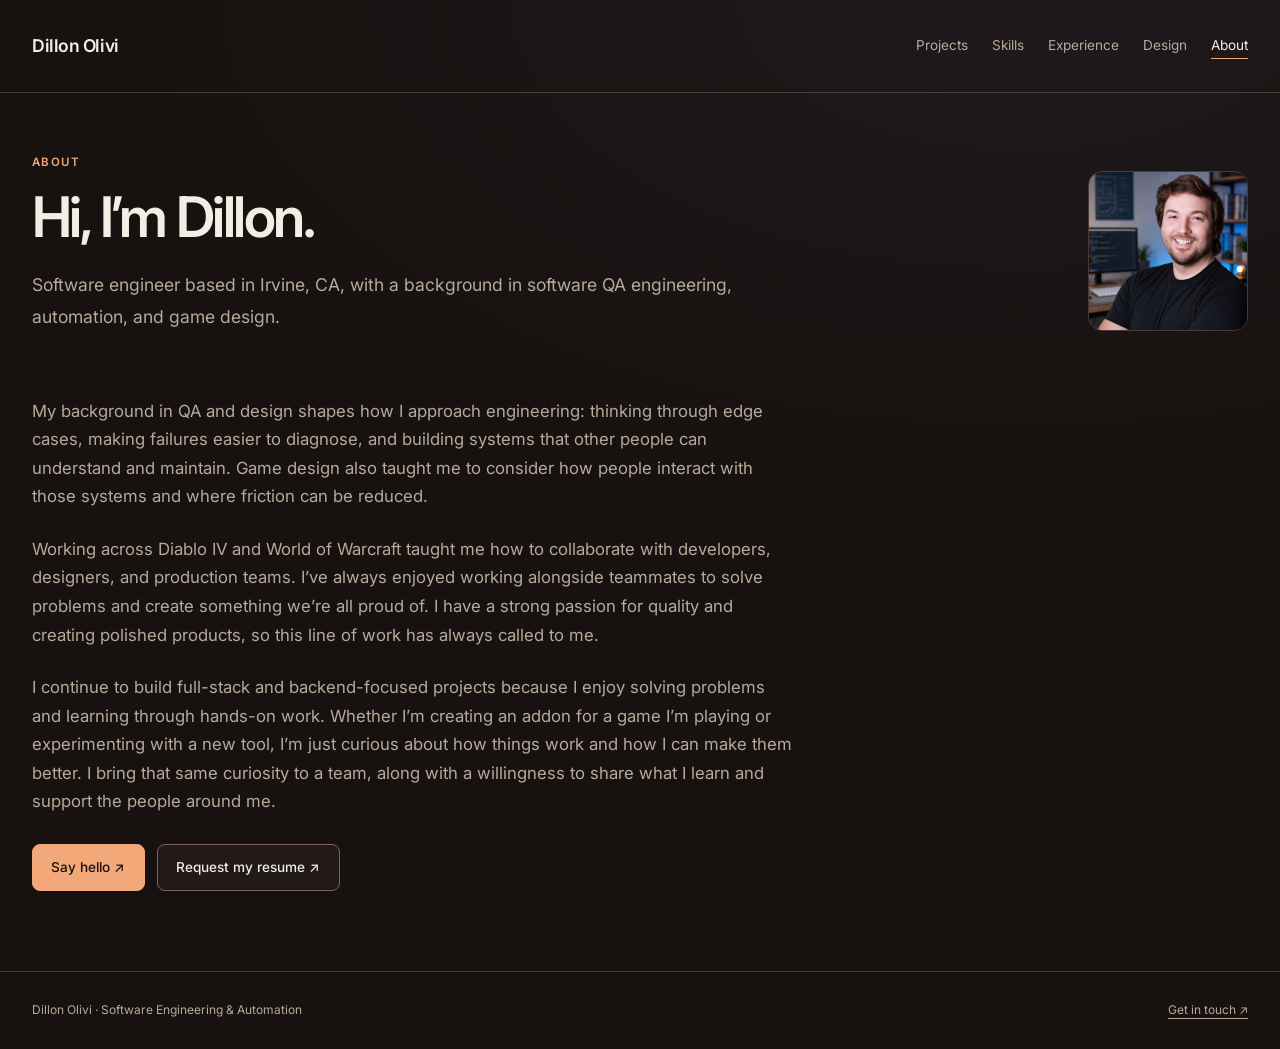
==== commit 03ae8510: "Fix navigation link for Experience page" ====
--- a/about.html
+++ b/about.html
@@ -18,8 +18,8 @@
 <a class="brand" href="index.html">Dillon Olivi</a>
 <div class="links">
 <a href="software-engineering.html">Projects</a>
+<a href="software-engineering.html#skills">Skills</a>
 <a href="experience.html">Experience</a>
-<a href="software-engineering.html#skills">Skills</a>
 <a href="game-design.html">Design</a>
 <a href="about.html" aria-current="page">About</a>
 </div>
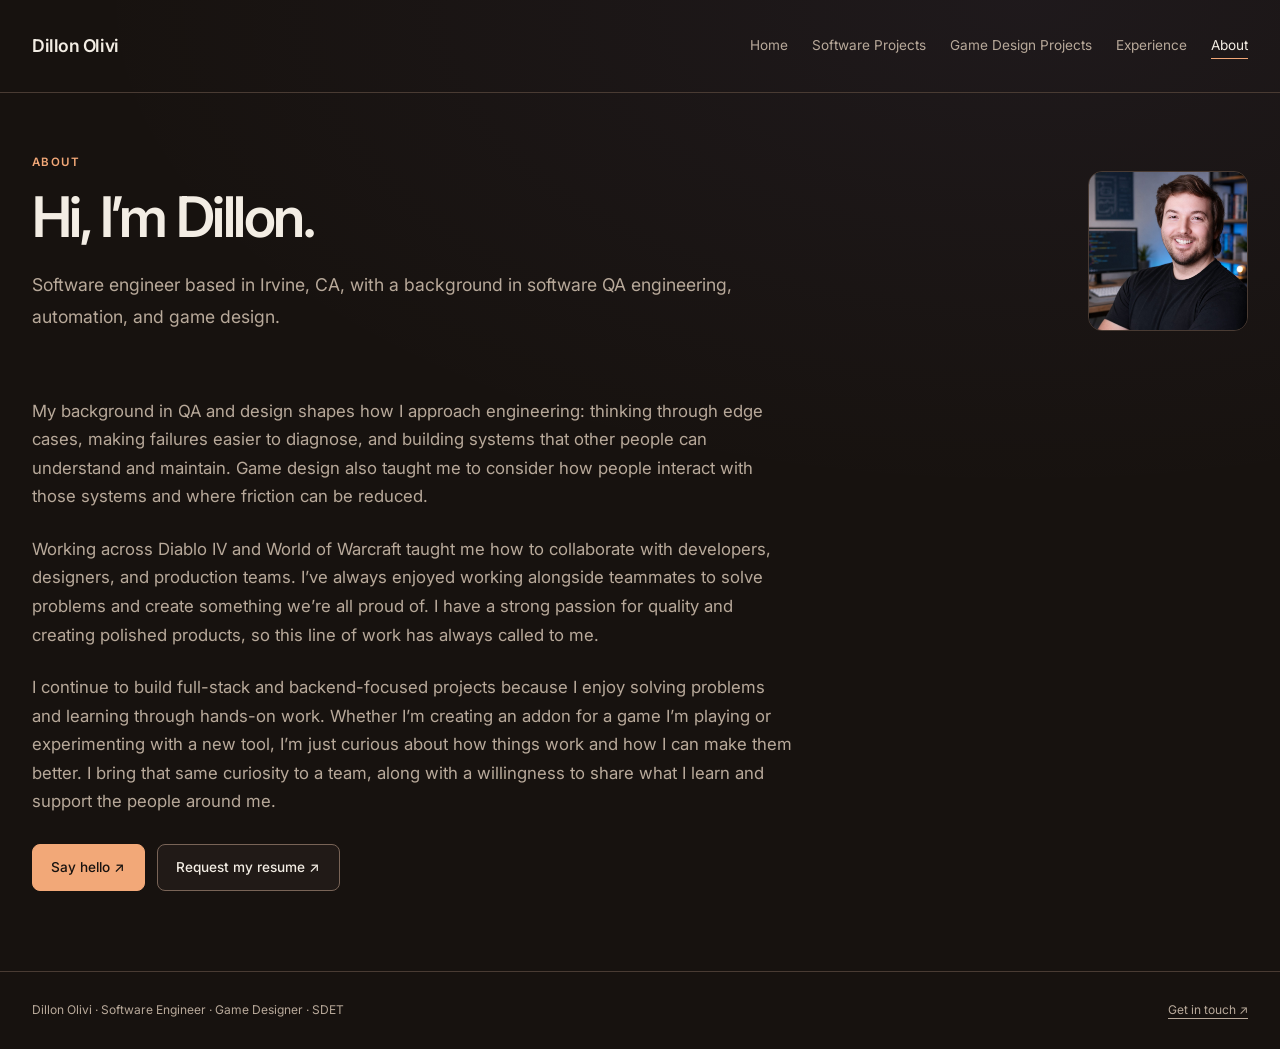
==== commit db1c3b76: "Build a curated portfolio homepage and consistent project navigation" ====
--- a/about.html
+++ b/about.html
@@ -17,10 +17,10 @@
 <nav class="site-nav" aria-label="Main navigation">
 <a class="brand" href="index.html">Dillon Olivi</a>
 <div class="links">
-<a href="software-engineering.html">Projects</a>
-<a href="software-engineering.html#skills">Skills</a>
+<a href="index.html">Home</a>
+<a href="software-engineering.html">Software Projects</a>
+<a href="game-design.html">Game Design Projects</a>
 <a href="experience.html">Experience</a>
-<a href="game-design.html">Design</a>
 <a href="about.html" aria-current="page">About</a>
 </div>
 </nav>
@@ -80,6 +80,6 @@
 </div>
   
 </main>
-<footer class="site-footer"><p>Dillon Olivi · Software Engineering &amp; Automation</p><a href="mailto:dillonjameso13@gmail.com">Get in touch ↗</a></footer>
+<footer class="site-footer"><p>Dillon Olivi · Software Engineer · Game Designer · SDET</p><a href="mailto:dillonjameso13@gmail.com">Get in touch ↗</a></footer>
 </body>
 </html>
--- a/css/styles.css
+++ b/css/styles.css
@@ -87,6 +87,13 @@
 .experience-header { padding-bottom: 1.5rem; }
 .experience-header h2 { font-size: 1.8rem; }
 .role-title { max-width: 740px; font-size: 1.05rem; margin-bottom: 0; }
+.highlights { max-width: 760px; margin: 1rem 0 0; padding-left: 1.2rem; color: var(--text-muted); }
+.highlights li { margin-bottom: .45rem; }
+#lorestone-title + .role-title { margin-bottom: 0; }
+.experience-entry + .experience-entry { margin-top: 1.5rem; }
+.rotation { margin-top: 1.5rem; padding: 1rem 1.25rem; border: 1px solid var(--border); border-radius: var(--radius); }
+.rotation h4 { margin-bottom: .4rem; }
+.rotation p { margin: 0; }
 .experience-area { border-top: 1px solid var(--border); padding-top: 1.75rem; margin-top: 1rem; }
 .experience-area h3 { max-width: 750px; margin-bottom: 1rem; }
 .experience-area ul { color: var(--text-muted); padding-left: 1.25rem; max-width: 860px; font-size: .95rem; }
@@ -147,3 +154,17 @@
 .skills-grid { grid-template-columns: repeat(3, minmax(0, 1fr)); }
 @media (max-width: 760px) { .assignment-feature, .skills-grid { grid-template-columns: 1fr; } }
 @media (prefers-reduced-motion: reduce) { html { scroll-behavior: auto; } }
+
+.studio-banner { display: block; width: 100%; height: auto; border-radius: var(--radius); border: 1px solid var(--border); margin-bottom: 1.5rem; }
+
+/* Portfolio overview */
+.page-home .home-hero { max-width: 1000px; padding-block: 1rem .5rem; }
+.page-home .home-hero h1 { max-width: 1000px; }
+.page-home .design-card .eyebrow, .page-home .design-card .text-link { color: var(--accent-design-soft); }
+.collection-links { gap: 1rem 2rem; }
+.home-contact { max-width: 760px; }
+.home-contact .actions { align-items: center; }
+#featured-work, #crypt, #nanite-protocol { scroll-margin-top: 2rem; }
+@media (max-width: 760px) {
+  .site-nav .links { justify-content: flex-start; gap: .25rem 1.25rem; }
+}
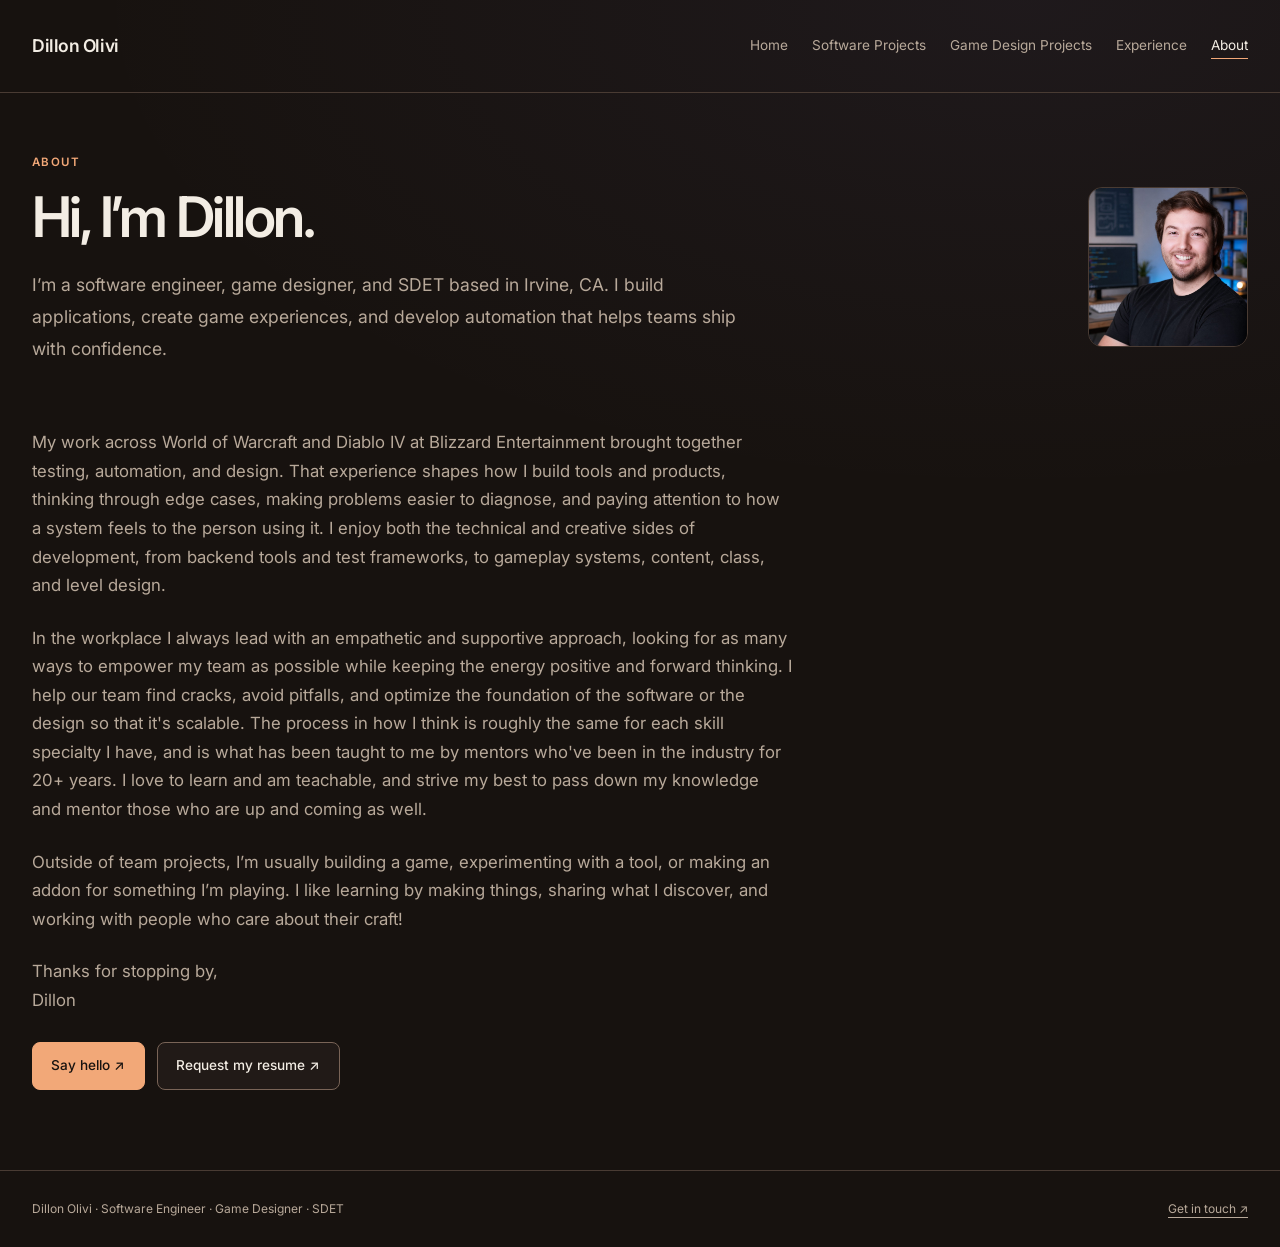
==== commit d2b8769d: "Publish Dillon's revised About biography" ====
--- a/about.html
+++ b/about.html
@@ -5,7 +5,7 @@
 <meta name="viewport" content="width=device-width, initial-scale=1.0">
 <meta name="color-scheme" content="dark">
 <title>About — Dillon Olivi</title>
-<meta name="description" content="Dillon Olivi is a software engineer in Irvine, CA, focused on backend development, developer tools, and automation.">
+<meta name="description" content="Dillon Olivi is a software engineer, game designer, and SDET based in Irvine, CA, with experience across World of Warcraft and Diablo IV at Blizzard Entertainment.">
 <link rel="preconnect" href="https://fonts.googleapis.com">
 <link rel="preconnect" href="https://fonts.gstatic.com" crossorigin>
 <link href="https://fonts.googleapis.com/css2?family=Inter:wght@400;500;600;700&amp;family=Cormorant+Garamond:wght@500;600;700&amp;display=swap" rel="stylesheet">
@@ -30,42 +30,20 @@
   <div>
     <p class="eyebrow">About</p>
     <h1>Hi, I’m Dillon.</h1>
-    <p class="lead">
-      Software engineer based in Irvine, CA, with a background in
-      software QA engineering, automation, and game design.
-    </p>
+    <p class="lead">I’m a software engineer, game designer, and SDET based in Irvine, CA. I build applications, create game experiences, and develop automation that helps teams ship with confidence.</p>
   </div>
   <img class="portrait" src="assets/dj-photo.jpg"
        alt="Dillon Olivi" width="160" height="160">
 </header>
 
 <div class="prose">
-  <p>
-    My background in QA and design shapes how I approach engineering:
-    thinking through edge cases, making failures easier to diagnose,
-    and building systems that other people can understand and maintain.
-    Game design also taught me to consider how people interact with
-    those systems and where friction can be reduced.
-  </p>
+  <p>My work across World of Warcraft and Diablo IV at Blizzard Entertainment brought together testing, automation, and design. That experience shapes how I build tools and products, thinking through edge cases, making problems easier to diagnose, and paying attention to how a system feels to the person using it. I enjoy both the technical and creative sides of development, from backend tools and test frameworks, to gameplay systems, content, class, and level design.</p>
 
-  <p>
-    Working across Diablo IV and World of Warcraft taught me how to
-    collaborate with developers, designers, and production teams.
-    I’ve always enjoyed working alongside teammates to solve problems
-    and create something we’re all proud of. I have a strong passion for
-    quality and creating polished products, so this line of work has always
-    called to me.
-  </p>
+  <p>In the workplace I always lead with an empathetic and supportive approach, looking for as many ways to empower my team as possible while keeping the energy positive and forward thinking. I help our team find cracks, avoid pitfalls, and optimize the foundation of the software or the design so that it's scalable. The process in how I think is roughly the same for each skill specialty I have, and is what has been taught to me by mentors who've been in the industry for 20+ years. I love to learn and am teachable, and strive my best to pass down my knowledge and mentor those who are up and coming as well.</p>
 
-  <p>
-    I continue to build full-stack and backend-focused projects because
-    I enjoy solving problems and learning through hands-on work.
-    Whether I’m creating an addon for a game I’m playing or experimenting
-    with a new tool, I’m just curious about how things work and how I can
-    make them better. I bring that same curiosity to a team, along
-    with a willingness to share what I learn and support the people
-    around me.
-  </p>
+  <p>Outside of team projects, I’m usually building a game, experimenting with a tool, or making an addon for something I’m playing. I like learning by making things, sharing what I discover, and working with people who care about their craft!</p>
+
+  <p>Thanks for stopping by,<br>Dillon</p>
 </div>
 
 <div class="actions">
